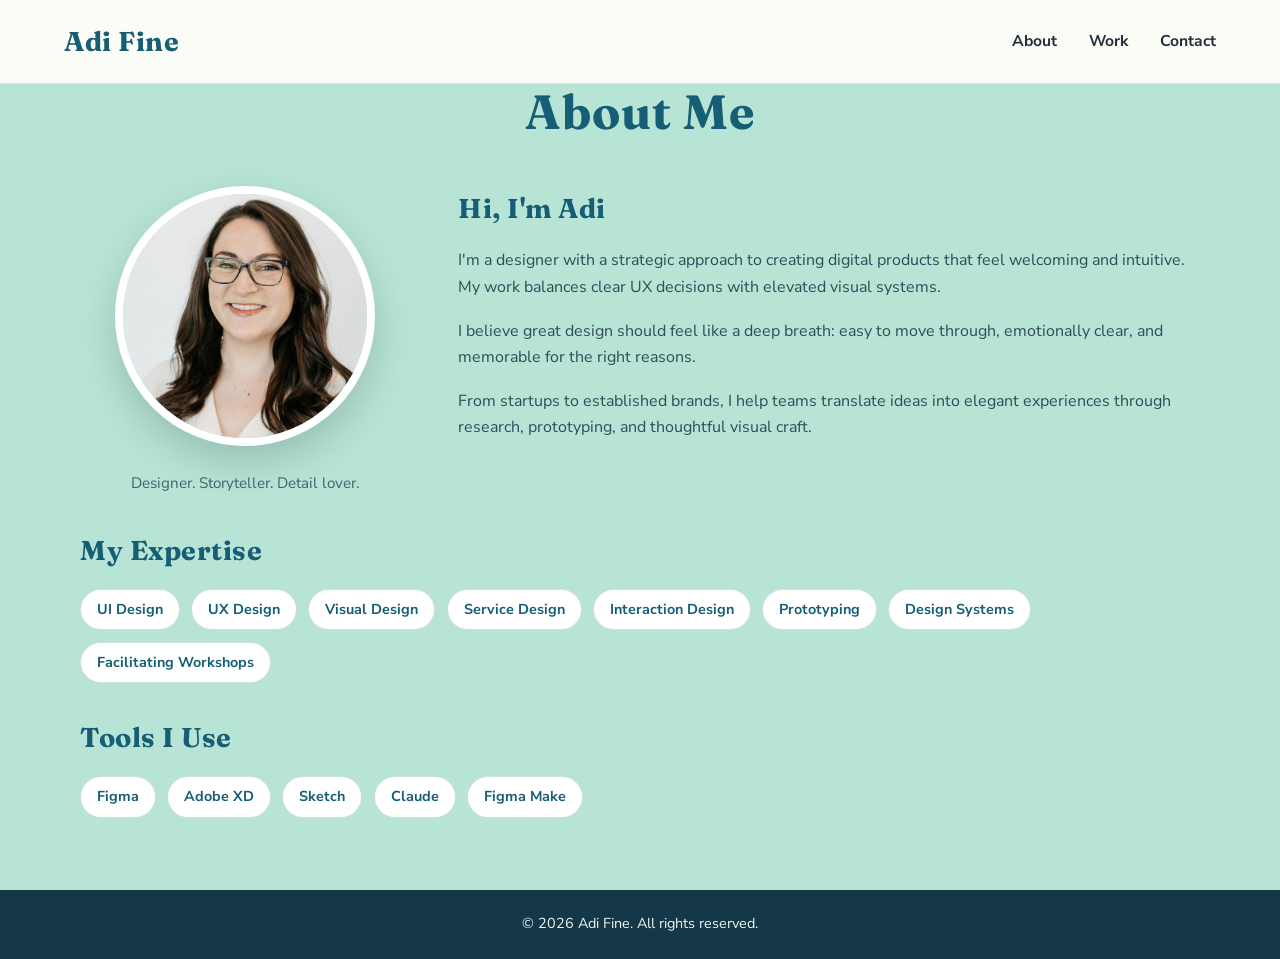
==== personal-website/pages/about.html @ d39c692b "Add new pages and assets for personal website - Created About page with personal introduction and ex" ====
<!DOCTYPE html>
<html lang="en">
<head>
  <meta charset="UTF-8">
  <meta name="viewport" content="width=device-width, initial-scale=1.0">
  <title>About - Adi Fine</title>
  <link rel="stylesheet" href="../css/styles.css">
</head>
<body>
  <nav>
    <a href="../index.html" class="logo">Adi Fine</a>
    <ul>
      <li><a href="about.html">About</a></li>
      <li><a href="work.html">Work</a></li>
      <li><a href="contact.html">Contact</a></li>
    </ul>
  </nav>

  <section class="page-block beach-block" id="about">
    <div class="content-wrap">
      <h2>About Me</h2>
      <div class="about-content">
        <div class="profile-wrap">
          <img src="../images/adi-profile.jpg" alt="Portrait of Adi Fine" class="profile-image">
          <p class="profile-note">Designer. Storyteller. Detail lover.</p>
        </div>
        <div class="about-text">
          <h3>Hi, I'm Adi</h3>
          <p>I'm a designer with a strategic approach to creating digital products that feel welcoming and intuitive. My work balances clear UX decisions with elevated visual systems.</p>
          <p>I believe great design should feel like a deep breath: easy to move through, emotionally clear, and memorable for the right reasons.</p>
          <p>From startups to established brands, I help teams translate ideas into elegant experiences through research, prototyping, and thoughtful visual craft.</p>
        </div>
      </div>
      <div class="about-text" style="margin-top: 2rem;">
        <h3>My Expertise</h3>
        <div class="skills">
          <span class="skill-tag">UI Design</span>
          <span class="skill-tag">UX Design</span>
          <span class="skill-tag">Visual Design</span>
          <span class="skill-tag">Service Design</span>
          <span class="skill-tag">Interaction Design</span>
          <span class="skill-tag">Prototyping</span>
          <span class="skill-tag">Design Systems</span>
          <span class="skill-tag">Facilitating Workshops</span>
        </div>
        <h3 style="margin-top: 2rem;">Tools I Use</h3>
        <div class="skills">
          <span class="skill-tag">Figma</span>
          <span class="skill-tag">Adobe XD</span>
          <span class="skill-tag">Sketch</span>
          <span class="skill-tag">Claude</span>
          <span class="skill-tag">Figma Make</span>
        </div>
      </div>
    </div>
  </section>

  <footer>
    <p>&copy; 2026 Adi Fine. All rights reserved.</p>
  </footer>
</body>
</html>
---- personal-website/css/styles.css ----
@import url('https://fonts.googleapis.com/css2?family=Fraunces:opsz,wght@9..144,500;9..144,700&family=Nunito+Sans:wght@400;600;700&display=swap');

* {
  margin: 0;
  padding: 0;
  box-sizing: border-box;
}

:root {
  --ocean-deep: #155e75;
  --ocean: #0ea5b7;
  --sea-foam: #dff6f3;
  --sand: #b7e4d4;
  --sunset: #f7a072;
  --coral: #e76f51;
  --shell: #fffdf8;
  --ink: #20303b;
  --muted: #45606f;
}

html {
  scroll-behavior: smooth;
}

body {
  font-family: 'Nunito Sans', sans-serif;
  line-height: 1.65;
  color: var(--ink);
  background: var(--shell);
  overflow-x: hidden;
}

h1,
h2,
h3,
.logo {
  font-family: 'Fraunces', serif;
  letter-spacing: 0.02em;
}

nav {
  position: fixed;
  top: 0;
  width: 100%;
  display: flex;
  justify-content: space-between;
  align-items: center;
  padding: 1.2rem 5%;
  background: rgba(255, 253, 248, 0.95);
  border-bottom: 1px solid rgba(21, 94, 117, 0.15);
  backdrop-filter: blur(8px);
  z-index: 1000;
}

nav .logo {
  font-size: 1.7rem;
  color: var(--ocean-deep);
  text-decoration: none;
  font-family: 'Fraunces', serif;
  letter-spacing: 0.02em;
  flex-shrink: 0;
}

nav ul {
  list-style: none;
  display: flex;
  gap: 2rem;
}

nav a {
  text-decoration: none;
  color: var(--ink);
  font-size: 0.98rem;
  font-weight: 700;
  transition: color 0.25s ease;
}

nav a:hover {
  color: var(--ocean);
}

main,
section {
  width: 100%;
}

.hero {
  margin-top: 76px;
  min-height: 88vh;
  display: grid;
  place-items: center;
  text-align: center;
  padding: 4rem 5%;
  background: var(--sea-foam);
  position: relative;
  overflow: hidden;
}

.hero-content {
  max-width: 880px;
  animation: fadeInUp 0.9s ease-out;
  position: relative;
  z-index: 1;
}

#dandelion-canvas {
  position: absolute;
  inset: 0;
  width: 100%;
  height: 100%;
  pointer-events: none;
  z-index: 0;
}

.hero h1 {
  font-size: clamp(3rem, 9vw, 5.4rem);
  color: var(--ocean-deep);
  margin-bottom: 0.8rem;
}

.hero p {
  font-size: clamp(1.05rem, 2.2vw, 1.35rem);
  color: var(--muted);
  margin-bottom: 2rem;
}

.cta-buttons {
  display: flex;
  justify-content: center;
  flex-wrap: wrap;
  gap: 1rem;
}

.btn {
  text-decoration: none;
  border: none;
  border-radius: 999px;
  padding: 0.95rem 2rem;
  font-family: 'Nunito Sans', sans-serif;
  font-weight: 700;
  cursor: pointer;
  transition: transform 0.2s ease, background-color 0.2s ease;
}

.btn:hover {
  transform: translateY(-2px);
}

.btn-primary {
  background: var(--ocean);
  color: #ffffff;
}

.btn-primary:hover {
  background: #0b8ea0;
}

.btn-secondary {
  background: var(--sand);
  color: var(--ocean-deep);
  border: 1px solid rgba(21, 94, 117, 0.2);
}

.btn-secondary:hover {
  background: #8ecfbc;
}

.page-block {
  margin-top: 0;
  padding: 4.5rem 5%;
}

nav + section {
  margin-top: 76px;
}

.beach-block {
  background: var(--sand);
}

.ocean-block {
  background: linear-gradient(180deg, #ebfbff 0%, #d8f2f7 100%);
}

.sunset-block {
  background: linear-gradient(180deg, #ffe7d6 0%, #ffd3b8 100%);
}

.content-wrap {
  max-width: 1120px;
  margin: 0 auto;
}

section h2,
.page-block h2 {
  text-align: center;
  font-size: clamp(2rem, 5vw, 3rem);
  margin-bottom: 2.2rem;
  color: var(--ocean-deep);
}

.about-content {
  display: grid;
  grid-template-columns: 330px 1fr;
  gap: 3rem;
  align-items: start;
}

.profile-wrap {
  text-align: center;
}

.profile-image {
  width: 260px;
  height: 260px;
  border-radius: 50%;
  object-fit: cover;
  object-position: center;
  border: 8px solid #ffffff;
  box-shadow: 0 16px 36px rgba(32, 48, 59, 0.2);
}

.profile-note {
  margin-top: 1rem;
  font-size: 0.95rem;
  color: var(--muted);
}

.about-text h3 {
  font-size: 1.7rem;
  color: var(--ocean-deep);
  margin-bottom: 1rem;
}

.about-text p {
  color: #304b5a;
  margin-bottom: 1.1rem;
}

.skills {
  display: flex;
  flex-wrap: wrap;
  gap: 0.7rem;
  margin-top: 0.9rem;
}

.skill-tag {
  background: #ffffff;
  border: 1px solid rgba(21, 94, 117, 0.2);
  border-radius: 999px;
  padding: 0.5rem 1rem;
  font-size: 0.9rem;
  font-weight: 700;
  color: var(--ocean-deep);
}

.portfolio-grid {
  display: grid;
  grid-template-columns: repeat(2, 1fr);
  gap: 2rem;
}

.portfolio-item {
  background: #ffffff;
  border-radius: 16px;
  overflow: hidden;
  border: 1px solid rgba(21, 94, 117, 0.1);
  transition: transform 0.25s ease;
  display: flex;
  flex-direction: column;
}

.portfolio-item:hover {
  transform: translateY(-4px);
}

.portfolio-image {
  width: 100%;
  height: 200px;
  object-fit: cover;
}

.portfolio-item-content {
  padding: 1.4rem 1.4rem 1.6rem;
  display: flex;
  flex-direction: column;
  flex: 1;
}

.portfolio-item h3 {
  font-size: 1.35rem;
  margin-bottom: 0.6rem;
  color: var(--ocean-deep);
}

.portfolio-item p {
  font-size: 0.95rem;
  color: #395566;
  flex: 1;
}

.portfolio-item-tag {
  display: inline-block;
  margin-top: 1rem;
  font-size: 0.88rem;
  font-weight: 700;
  background: transparent;
  color: var(--ocean-deep);
  border: 2px solid var(--ocean);
  border-radius: 999px;
  padding: 0.5rem 1.2rem;
  text-decoration: none;
  align-self: flex-start;
  transition: background 0.2s ease, color 0.2s ease;
}

.portfolio-item-tag:hover {
  background: var(--ocean);
  color: #ffffff;
}

.contact {
  text-align: center;
  color: #23414f;
}

.contact p {
  max-width: 700px;
  margin: 0 auto 1.5rem;
  color: #345666;
}

.contact-info {
  display: flex;
  justify-content: center;
  flex-wrap: wrap;
  gap: 1rem;
  margin-bottom: 2rem;
}

.contact-item {
  background: rgba(255, 255, 255, 0.75);
  border: 1px solid rgba(21, 94, 117, 0.14);
  border-radius: 12px;
  padding: 1rem 1.2rem;
  min-width: 210px;
}

.contact-item h3 {
  font-size: 0.82rem;
  color: #4d6a79;
  margin-bottom: 0.35rem;
  text-transform: uppercase;
  letter-spacing: 0.08em;
}

.contact-item a {
  color: var(--ocean-deep);
  text-decoration: none;
  font-weight: 700;
}

.button-row {
  display: flex;
  justify-content: center;
  gap: 0.9rem;
  flex-wrap: wrap;
  margin-top: 1.2rem;
}

.resume-btn {
  background: var(--coral);
  color: #fff;
}

.resume-btn:hover {
  background: #d45d3e;
}

footer {
  background: #143847;
  color: #edf5f7;
  text-align: center;
  padding: 1.4rem;
  font-size: 0.9rem;
}

@keyframes fadeInUp {
  from {
    opacity: 0;
    transform: translateY(28px);
  }
  to {
    opacity: 1;
    transform: translateY(0);
  }
}

@media (max-width: 900px) {
  .about-content {
    grid-template-columns: 1fr;
    justify-items: center;
  }

  .about-text {
    width: min(760px, 100%);
  }
}

@media (max-width: 760px) {
  nav {
    flex-direction: column;
    gap: 0.7rem;
    padding-top: 1rem;
    padding-bottom: 1rem;
  }

  nav ul {
    gap: 1rem;
  }

  .hero {
    margin-top: 110px;
    min-height: auto;
    padding: 5rem 5% 4rem;
  }

  .page-block {
    margin-top: 0;
    padding: 3.2rem 5%;
  }

  nav + section {
    margin-top: 110px;
  }

  .portfolio-grid {
    grid-template-columns: 1fr;
  }

  .profile-image {
    width: 220px;
    height: 220px;
  }
}
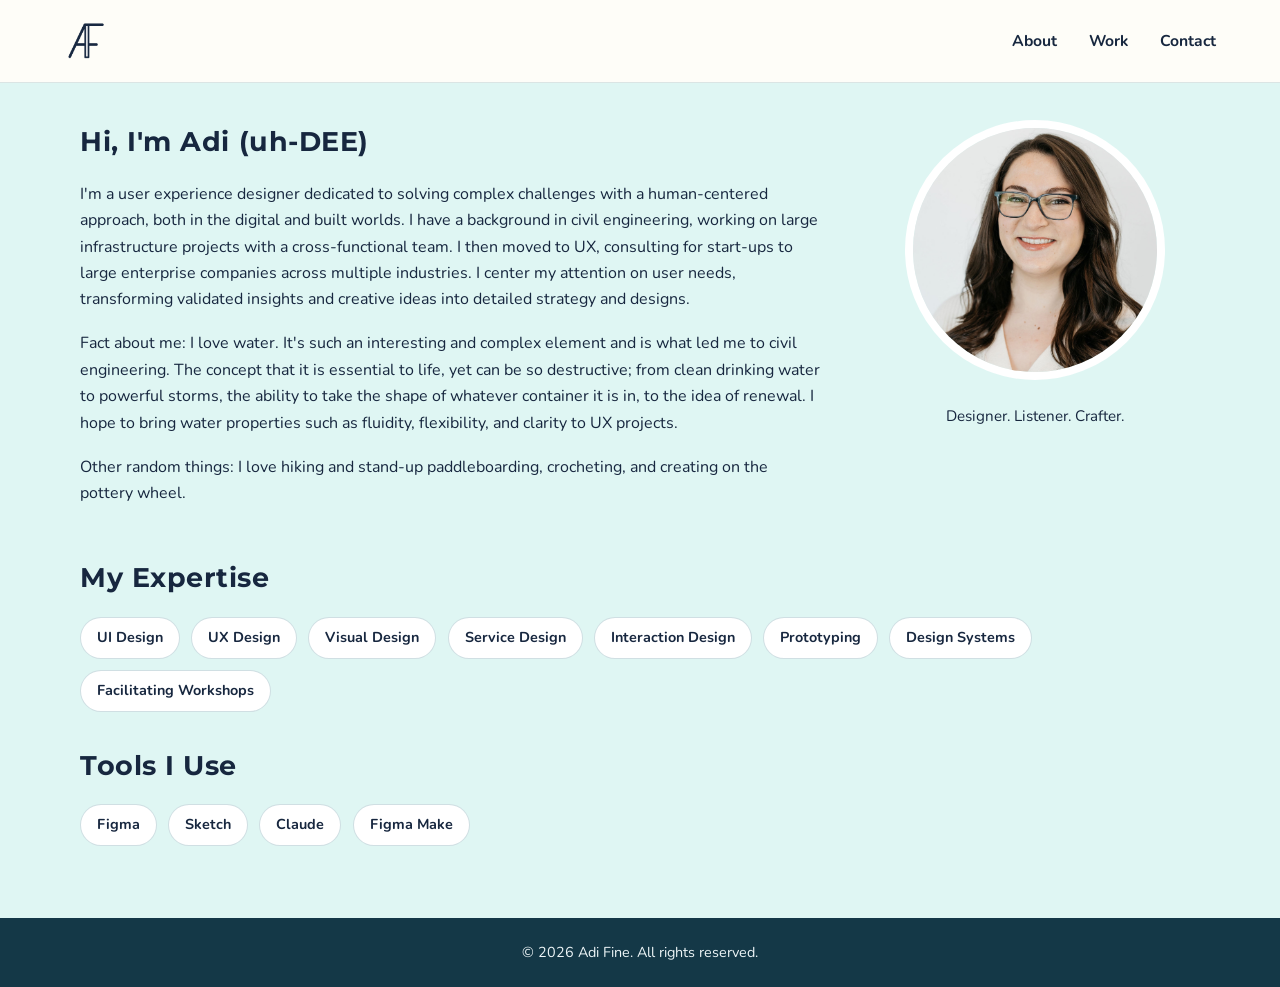
==== commit 84d08333: "Update styles and content across personal website for improved design and functionality" ====
--- a/personal-website/pages/about.html
+++ b/personal-website/pages/about.html
@@ -8,7 +8,9 @@
 </head>
 <body>
   <nav>
-    <a href="../index.html" class="logo">Adi Fine</a>
+    <a href="../index.html" class="logo" aria-label="Adi Fine home">
+      <img src="../images/Adi-Fine-Logo.webp" alt="Adi Fine logo">
+    </a>
     <ul>
       <li><a href="about.html">About</a></li>
       <li><a href="work.html">Work</a></li>
@@ -16,19 +18,18 @@
     </ul>
   </nav>
 
-  <section class="page-block beach-block" id="about">
+  <section class="page-block sea-foam-block about-page-block" id="about">
     <div class="content-wrap">
-      <h2>About Me</h2>
-      <div class="about-content">
+      <div class="about-content about-page-layout">
         <div class="profile-wrap">
           <img src="../images/adi-profile.jpg" alt="Portrait of Adi Fine" class="profile-image">
-          <p class="profile-note">Designer. Storyteller. Detail lover.</p>
+          <p class="profile-note">Designer. Listener. Crafter.</p>
         </div>
-        <div class="about-text">
-          <h3>Hi, I'm Adi</h3>
-          <p>I'm a designer with a strategic approach to creating digital products that feel welcoming and intuitive. My work balances clear UX decisions with elevated visual systems.</p>
-          <p>I believe great design should feel like a deep breath: easy to move through, emotionally clear, and memorable for the right reasons.</p>
-          <p>From startups to established brands, I help teams translate ideas into elegant experiences through research, prototyping, and thoughtful visual craft.</p>
+        <div class="about-text about-page-copy">
+          <h3>Hi, I'm Adi (uh-DEE)</h3>
+          <p>I'm a user experience designer dedicated to solving complex challenges with a human-centered approach, both in the digital and built worlds. I have a background in civil engineering, working on large infrastructure projects with a cross-functional team. I then moved to UX, consulting for start-ups to large enterprise companies across multiple industries. I center my attention on user needs, transforming validated insights and creative ideas into detailed strategy and designs.</p>
+          <p>Fact about me: I love water. It's such an interesting and complex element and is what led me to civil engineering. The concept that it is essential to life, yet can be so destructive; from clean drinking water to powerful storms, the ability to take the shape of whatever container it is in, to the idea of renewal. I hope to bring water properties such as fluidity, flexibility, and clarity to UX projects.</p>
+          <p>Other random things: I love hiking and stand-up paddleboarding, crocheting, and creating on the pottery wheel.</p>
         </div>
       </div>
       <div class="about-text" style="margin-top: 2rem;">
@@ -46,7 +47,6 @@
         <h3 style="margin-top: 2rem;">Tools I Use</h3>
         <div class="skills">
           <span class="skill-tag">Figma</span>
-          <span class="skill-tag">Adobe XD</span>
           <span class="skill-tag">Sketch</span>
           <span class="skill-tag">Claude</span>
           <span class="skill-tag">Figma Make</span>
--- a/personal-website/css/styles.css
+++ b/personal-website/css/styles.css
@@ -1,4 +1,4 @@
-@import url('https://fonts.googleapis.com/css2?family=Fraunces:opsz,wght@9..144,500;9..144,700&family=Nunito+Sans:wght@400;600;700&display=swap');
+@import url('https://fonts.googleapis.com/css2?family=Montserrat:wght@500;600;700&family=Nunito:wght@400;600;700&display=swap');
 
 * {
   margin: 0;
@@ -7,15 +7,16 @@
 }
 
 :root {
-  --ocean-deep: #155e75;
-  --ocean: #0ea5b7;
+  --nav-offset: 104px;
+  --ocean-deep: #17273F;
+  --ocean: #17273F;
   --sea-foam: #dff6f3;
   --sand: #b7e4d4;
   --sunset: #f7a072;
   --coral: #e76f51;
   --shell: #fffdf8;
-  --ink: #20303b;
-  --muted: #45606f;
+  --ink: #17273F;
+  --muted: #17273F;
 }
 
 html {
@@ -23,7 +24,7 @@
 }
 
 body {
-  font-family: 'Nunito Sans', sans-serif;
+  font-family: 'Nunito', sans-serif;
   line-height: 1.65;
   color: var(--ink);
   background: var(--shell);
@@ -34,7 +35,7 @@
 h2,
 h3,
 .logo {
-  font-family: 'Fraunces', serif;
+  font-family: 'Montserrat', sans-serif;
   letter-spacing: 0.02em;
 }
 
@@ -53,12 +54,19 @@
 }
 
 nav .logo {
-  font-size: 1.7rem;
+  display: inline-flex;
+  align-items: center;
+  justify-content: center;
+  min-height: 40px;
   color: var(--ocean-deep);
   text-decoration: none;
-  font-family: 'Fraunces', serif;
-  letter-spacing: 0.02em;
   flex-shrink: 0;
+}
+
+nav .logo img {
+  display: block;
+  width: auto;
+  height: 44px;
 }
 
 nav ul {
@@ -76,7 +84,7 @@
 }
 
 nav a:hover {
-  color: var(--ocean);
+  color: var(--ocean-deep);
 }
 
 main,
@@ -85,11 +93,10 @@
 }
 
 .hero {
-  margin-top: 76px;
+  margin-top: var(--nav-offset);
   min-height: 88vh;
   display: grid;
   place-items: center;
-  text-align: center;
   padding: 4rem 5%;
   background: var(--sea-foam);
   position: relative;
@@ -97,10 +104,19 @@
 }
 
 .hero-content {
-  max-width: 880px;
+  width: min(1100px, 100%);
+  display: grid;
+  grid-template-columns: minmax(0, 1fr) minmax(220px, 0.34fr);
+  gap: 2rem;
+  align-items: center;
   animation: fadeInUp 0.9s ease-out;
   position: relative;
   z-index: 1;
+}
+
+.hero-copy {
+  max-width: 620px;
+  text-align: left;
 }
 
 #dandelion-canvas {
@@ -113,7 +129,7 @@
 }
 
 .hero h1 {
-  font-size: clamp(3rem, 9vw, 5.4rem);
+  font-size: clamp(1.5rem, 4.5vw, 2.7rem);
   color: var(--ocean-deep);
   margin-bottom: 0.8rem;
 }
@@ -126,7 +142,7 @@
 
 .cta-buttons {
   display: flex;
-  justify-content: center;
+  justify-content: flex-start;
   flex-wrap: wrap;
   gap: 1rem;
 }
@@ -136,7 +152,7 @@
   border: none;
   border-radius: 999px;
   padding: 0.95rem 2rem;
-  font-family: 'Nunito Sans', sans-serif;
+  font-family: 'Nunito', sans-serif;
   font-weight: 700;
   cursor: pointer;
   transition: transform 0.2s ease, background-color 0.2s ease;
@@ -147,22 +163,23 @@
 }
 
 .btn-primary {
-  background: var(--ocean);
+  background: #17273F;
   color: #ffffff;
+  border: 1px solid #17273F;
 }
 
 .btn-primary:hover {
-  background: #0b8ea0;
+  background: #243654;
 }
 
 .btn-secondary {
-  background: var(--sand);
-  color: var(--ocean-deep);
-  border: 1px solid rgba(21, 94, 117, 0.2);
+  background: transparent;
+  color: #17273F;
+  border: 1px solid #17273F;
 }
 
 .btn-secondary:hover {
-  background: #8ecfbc;
+  background: rgba(23, 39, 63, 0.08);
 }
 
 .page-block {
@@ -170,12 +187,20 @@
   padding: 4.5rem 5%;
 }
 
+.about-page-block {
+  padding-top: calc(4.5rem + 48px);
+}
+
 nav + section {
-  margin-top: 76px;
+  margin-top: var(--nav-offset);
 }
 
 .beach-block {
   background: var(--sand);
+}
+
+.sea-foam-block {
+  background: var(--sea-foam);
 }
 
 .ocean-block {
@@ -206,8 +231,20 @@
   align-items: start;
 }
 
+.about-page-layout {
+  grid-template-columns: minmax(0, 1fr) 330px;
+}
+
 .profile-wrap {
   text-align: center;
+}
+
+.about-page-layout .profile-wrap {
+  order: 2;
+}
+
+.about-page-copy {
+  text-align: left;
 }
 
 .profile-image {
@@ -217,7 +254,6 @@
   object-fit: cover;
   object-position: center;
   border: 8px solid #ffffff;
-  box-shadow: 0 16px 36px rgba(32, 48, 59, 0.2);
 }
 
 .profile-note {
@@ -233,7 +269,7 @@
 }
 
 .about-text p {
-  color: #304b5a;
+  color: var(--ink);
   margin-bottom: 1.1rem;
 }
 
@@ -261,10 +297,10 @@
 }
 
 .portfolio-item {
-  background: #ffffff;
-  border-radius: 16px;
-  overflow: hidden;
-  border: 1px solid rgba(21, 94, 117, 0.1);
+  background: transparent;
+  border: none;
+  border-radius: 0;
+  overflow: visible;
   transition: transform 0.25s ease;
   display: flex;
   flex-direction: column;
@@ -276,12 +312,14 @@
 
 .portfolio-image {
   width: 100%;
-  height: 200px;
+  height: 320px;
   object-fit: cover;
+  border-radius: 18px;
+  border: 1px solid rgba(23, 39, 63, 0.1);
 }
 
 .portfolio-item-content {
-  padding: 1.4rem 1.4rem 1.6rem;
+  padding: 1.2rem 0 0;
   display: flex;
   flex-direction: column;
   flex: 1;
@@ -295,7 +333,7 @@
 
 .portfolio-item p {
   font-size: 0.95rem;
-  color: #395566;
+  color: var(--ink);
   flex: 1;
 }
 
@@ -402,12 +440,20 @@
     justify-items: center;
   }
 
+  .about-page-layout .profile-wrap {
+    order: 0;
+  }
+
   .about-text {
     width: min(760px, 100%);
   }
 }
 
 @media (max-width: 760px) {
+  :root {
+    --nav-offset: 136px;
+  }
+
   nav {
     flex-direction: column;
     gap: 0.7rem;
@@ -420,9 +466,13 @@
   }
 
   .hero {
-    margin-top: 110px;
     min-height: auto;
     padding: 5rem 5% 4rem;
+  }
+
+  .hero-content {
+    grid-template-columns: 1fr;
+    gap: 1.5rem;
   }
 
   .page-block {
@@ -431,7 +481,7 @@
   }
 
   nav + section {
-    margin-top: 110px;
+    margin-top: var(--nav-offset);
   }
 
   .portfolio-grid {
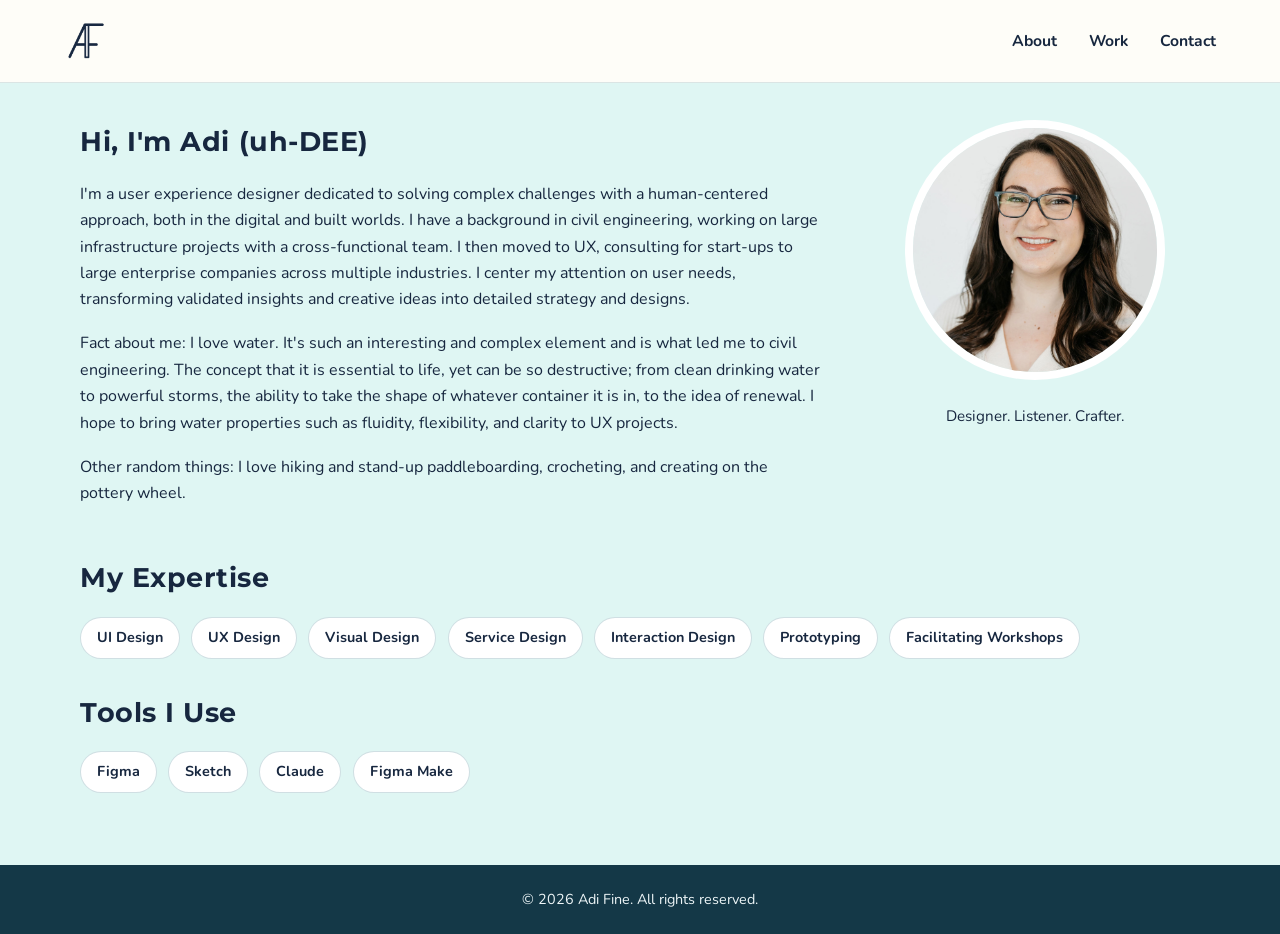
==== commit f0d20bb8: "fix weather break" ====
--- a/personal-website/pages/about.html
+++ b/personal-website/pages/about.html
@@ -41,7 +41,6 @@
           <span class="skill-tag">Service Design</span>
           <span class="skill-tag">Interaction Design</span>
           <span class="skill-tag">Prototyping</span>
-          <span class="skill-tag">Design Systems</span>
           <span class="skill-tag">Facilitating Workshops</span>
         </div>
         <h3 style="margin-top: 2rem;">Tools I Use</h3>
--- a/personal-website/css/styles.css
+++ b/personal-website/css/styles.css
@@ -493,3 +493,99 @@
     height: 220px;
   }
 }
+
+/* ─── Weather widget ──────────────────────────────────── */
+.weather-card {
+  width: min(100%, 240px);
+  margin: 0;
+  padding: 0.95rem 1rem;
+  border-radius: 18px;
+  border: 1px solid rgba(21, 94, 117, 0.14);
+  background: rgba(255, 253, 248, 0.82);
+  box-shadow: 0 14px 30px rgba(21, 94, 117, 0.1);
+  backdrop-filter: blur(12px);
+  text-align: left;
+}
+
+.weather-card-header {
+  margin-bottom: 0.6rem;
+}
+
+.weather-card-label {
+  display: block;
+  margin-bottom: 0.15rem;
+  font-size: 0.72rem;
+  font-weight: 700;
+  letter-spacing: 0.08em;
+  text-transform: uppercase;
+  color: #53707f;
+}
+
+.weather-card h2 {
+  margin: 0;
+  font-size: 1rem;
+  text-align: left;
+  color: var(--ocean-deep);
+}
+
+.weather-temp {
+  display: flex;
+  align-items: baseline;
+  gap: 0.4rem;
+  margin-bottom: 0.3rem;
+}
+
+.weather-temp strong {
+  font-family: 'Montserrat', sans-serif;
+  font-size: 24px;
+  color: var(--ocean-deep);
+}
+
+.weather-condition {
+  display: flex;
+  align-items: center;
+  gap: 0.45rem;
+  margin: 0;
+  font-size: 16px;
+  font-weight: 400;
+  color: #555f6e;
+  justify-content: flex-start;
+}
+
+.weather-emoji {
+  flex-shrink: 0;
+  font-size: 1.6rem;
+  line-height: 1;
+  filter: drop-shadow(0 4px 8px rgba(231, 111, 81, 0.16));
+}
+
+.weather-meta,
+.weather-status {
+  margin: 0.45rem 0 0;
+  font-size: 12px;
+  line-height: 1.45;
+  color: var(--muted);
+}
+
+.hero-weather {
+  display: flex;
+  justify-content: flex-end;
+  align-items: center;
+}
+
+.weather-card.is-loading .weather-temp,
+.weather-card.is-loading .weather-condition,
+.weather-card.is-loading .weather-meta {
+  opacity: 0.55;
+}
+
+@media (max-width: 760px) {
+  .hero-weather {
+    justify-content: flex-start;
+  }
+
+  .weather-card {
+    margin-top: 1.5rem;
+    width: min(100%, 320px);
+  }
+}
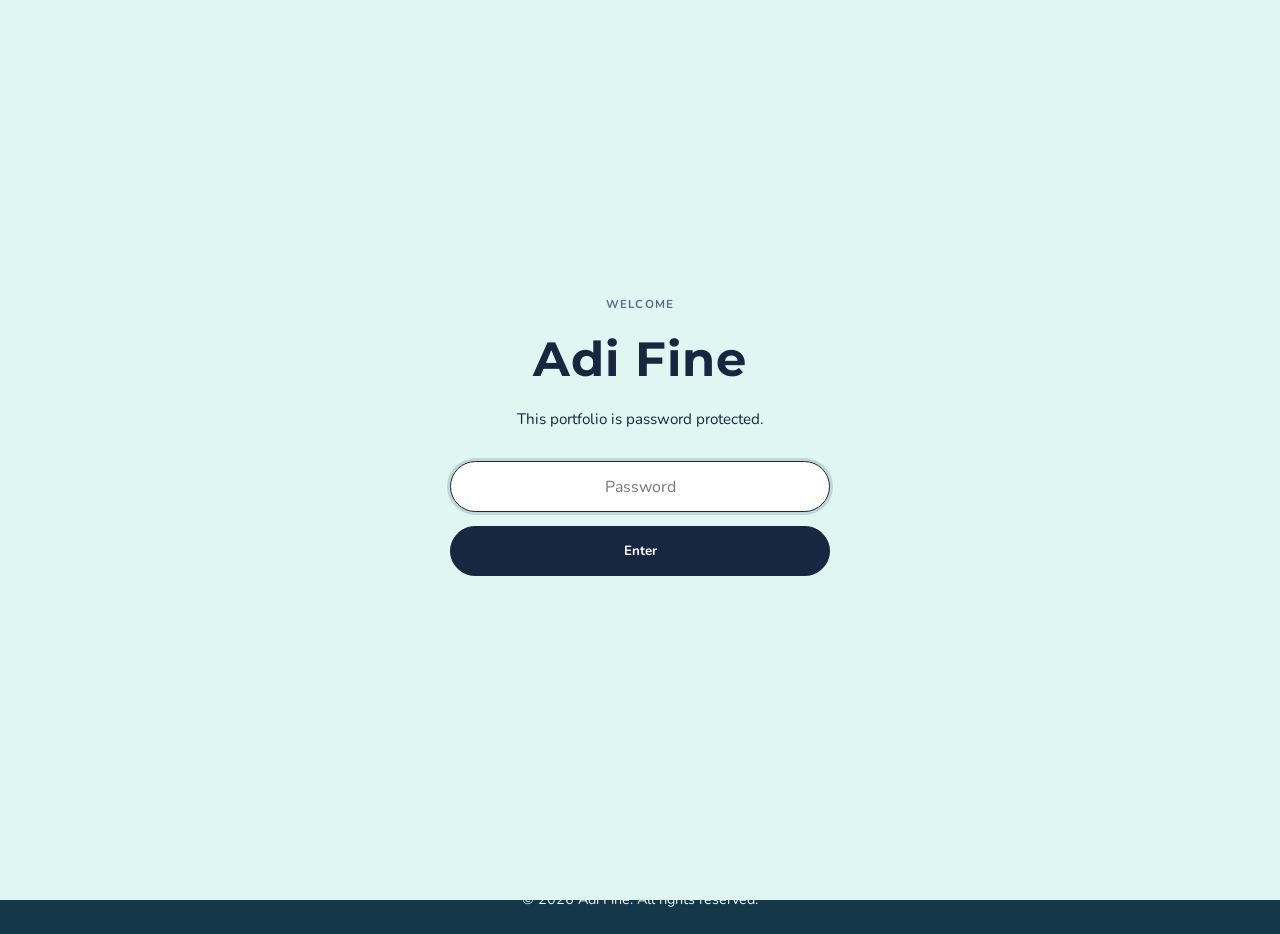
==== commit 9ccbc6b2: "Add authentication overlay and JavaScript for password protection" ====
--- a/personal-website/pages/about.html
+++ b/personal-website/pages/about.html
@@ -5,6 +5,7 @@
   <meta name="viewport" content="width=device-width, initial-scale=1.0">
   <title>About - Adi Fine</title>
   <link rel="stylesheet" href="../css/styles.css">
+  <script src="../js/auth.js"></script>
 </head>
 <body>
   <nav>
--- a/personal-website/css/styles.css
+++ b/personal-website/css/styles.css
@@ -1,4 +1,80 @@
 @import url('https://fonts.googleapis.com/css2?family=Montserrat:wght@500;600;700&family=Nunito:wght@400;600;700&display=swap');
+
+/* ─── Password gate ───────────────────────────────────── */
+#auth-overlay {
+  position: fixed;
+  inset: 0;
+  z-index: 9999;
+  background: var(--sea-foam);
+  display: flex;
+  align-items: center;
+  justify-content: center;
+  padding: 2rem;
+}
+
+.auth-box {
+  width: min(100%, 380px);
+  text-align: center;
+}
+
+.auth-eyebrow {
+  font-size: 0.72rem;
+  font-weight: 700;
+  letter-spacing: 0.1em;
+  text-transform: uppercase;
+  color: #53707f;
+  margin-bottom: 0.4rem;
+}
+
+.auth-heading {
+  font-family: 'Montserrat', sans-serif;
+  font-size: clamp(2rem, 6vw, 3rem);
+  color: var(--ocean-deep);
+  margin-bottom: 0.5rem;
+  letter-spacing: 0.02em;
+}
+
+.auth-sub {
+  font-size: 0.95rem;
+  color: var(--muted);
+  margin-bottom: 1.8rem;
+}
+
+#auth-form {
+  display: flex;
+  flex-direction: column;
+  gap: 0.85rem;
+  align-items: center;
+}
+
+#auth-input {
+  width: 100%;
+  padding: 0.85rem 1.2rem;
+  border: 1px solid #17273F;
+  border-radius: 999px;
+  font-family: 'Nunito', sans-serif;
+  font-size: 1rem;
+  color: var(--ink);
+  background: #fff;
+  outline: none;
+  transition: box-shadow 0.2s ease;
+  text-align: center;
+}
+
+#auth-input:focus {
+  box-shadow: 0 0 0 3px rgba(23, 39, 63, 0.15);
+}
+
+.auth-btn {
+  width: 100%;
+}
+
+.auth-error {
+  margin-top: 0.8rem;
+  font-size: 0.85rem;
+  color: var(--coral);
+  min-height: 1.2em;
+}
 
 * {
   margin: 0;
@@ -53,6 +129,23 @@
   z-index: 1000;
 }
 
+body:has(.hero) nav,
+body:has(.sea-foam-block) nav {
+  background: var(--sea-foam);
+}
+
+body:has(.ocean-block) nav {
+  background: #ebfbff;
+}
+
+body:has(.sunset-block) nav {
+  background: #ffe7d6;
+}
+
+body:has(.beach-block) nav {
+  background: var(--sand);
+}
+
 nav .logo {
   display: inline-flex;
   align-items: center;
@@ -93,11 +186,11 @@
 }
 
 .hero {
-  margin-top: var(--nav-offset);
+  margin-top: 0;
   min-height: 88vh;
   display: grid;
   place-items: center;
-  padding: 4rem 5%;
+  padding: calc(4rem + var(--nav-offset)) 5% 4rem;
   background: var(--sea-foam);
   position: relative;
   overflow: hidden;
@@ -467,7 +560,7 @@
 
   .hero {
     min-height: auto;
-    padding: 5rem 5% 4rem;
+    padding: calc(5rem + var(--nav-offset)) 5% 4rem;
   }
 
   .hero-content {
@@ -500,10 +593,8 @@
   margin: 0;
   padding: 0.95rem 1rem;
   border-radius: 18px;
-  border: 1px solid rgba(21, 94, 117, 0.14);
-  background: rgba(255, 253, 248, 0.82);
-  box-shadow: 0 14px 30px rgba(21, 94, 117, 0.1);
-  backdrop-filter: blur(12px);
+  border: 1px solid rgba(0, 0, 0, 0.08);
+  background: transparent;
   text-align: left;
 }
 
@@ -514,18 +605,18 @@
 .weather-card-label {
   display: block;
   margin-bottom: 0.15rem;
-  font-size: 0.72rem;
+  font-size: 0.6rem;
   font-weight: 700;
   letter-spacing: 0.08em;
   text-transform: uppercase;
-  color: #53707f;
+  color: #555f6e;
 }
 
 .weather-card h2 {
   margin: 0;
-  font-size: 1rem;
+  font-size: 0.65rem;
   text-align: left;
-  color: var(--ocean-deep);
+  color: #555f6e;
 }
 
 .weather-temp {
@@ -537,16 +628,16 @@
 
 .weather-temp strong {
   font-family: 'Montserrat', sans-serif;
-  font-size: 24px;
-  color: var(--ocean-deep);
-}
-
-.weather-condition {
+  font-size: 1rem;
+  color: #555f6e;
+}
+
+.weather-card .weather-condition {
   display: flex;
   align-items: center;
   gap: 0.45rem;
   margin: 0;
-  font-size: 16px;
+  font-size: 0.6rem;
   font-weight: 400;
   color: #555f6e;
   justify-content: flex-start;
@@ -554,17 +645,13 @@
 
 .weather-emoji {
   flex-shrink: 0;
-  font-size: 1.6rem;
+  font-size: 0.85rem;
   line-height: 1;
-  filter: drop-shadow(0 4px 8px rgba(231, 111, 81, 0.16));
 }
 
 .weather-meta,
 .weather-status {
-  margin: 0.45rem 0 0;
-  font-size: 12px;
-  line-height: 1.45;
-  color: var(--muted);
+  display: none;
 }
 
 .hero-weather {
